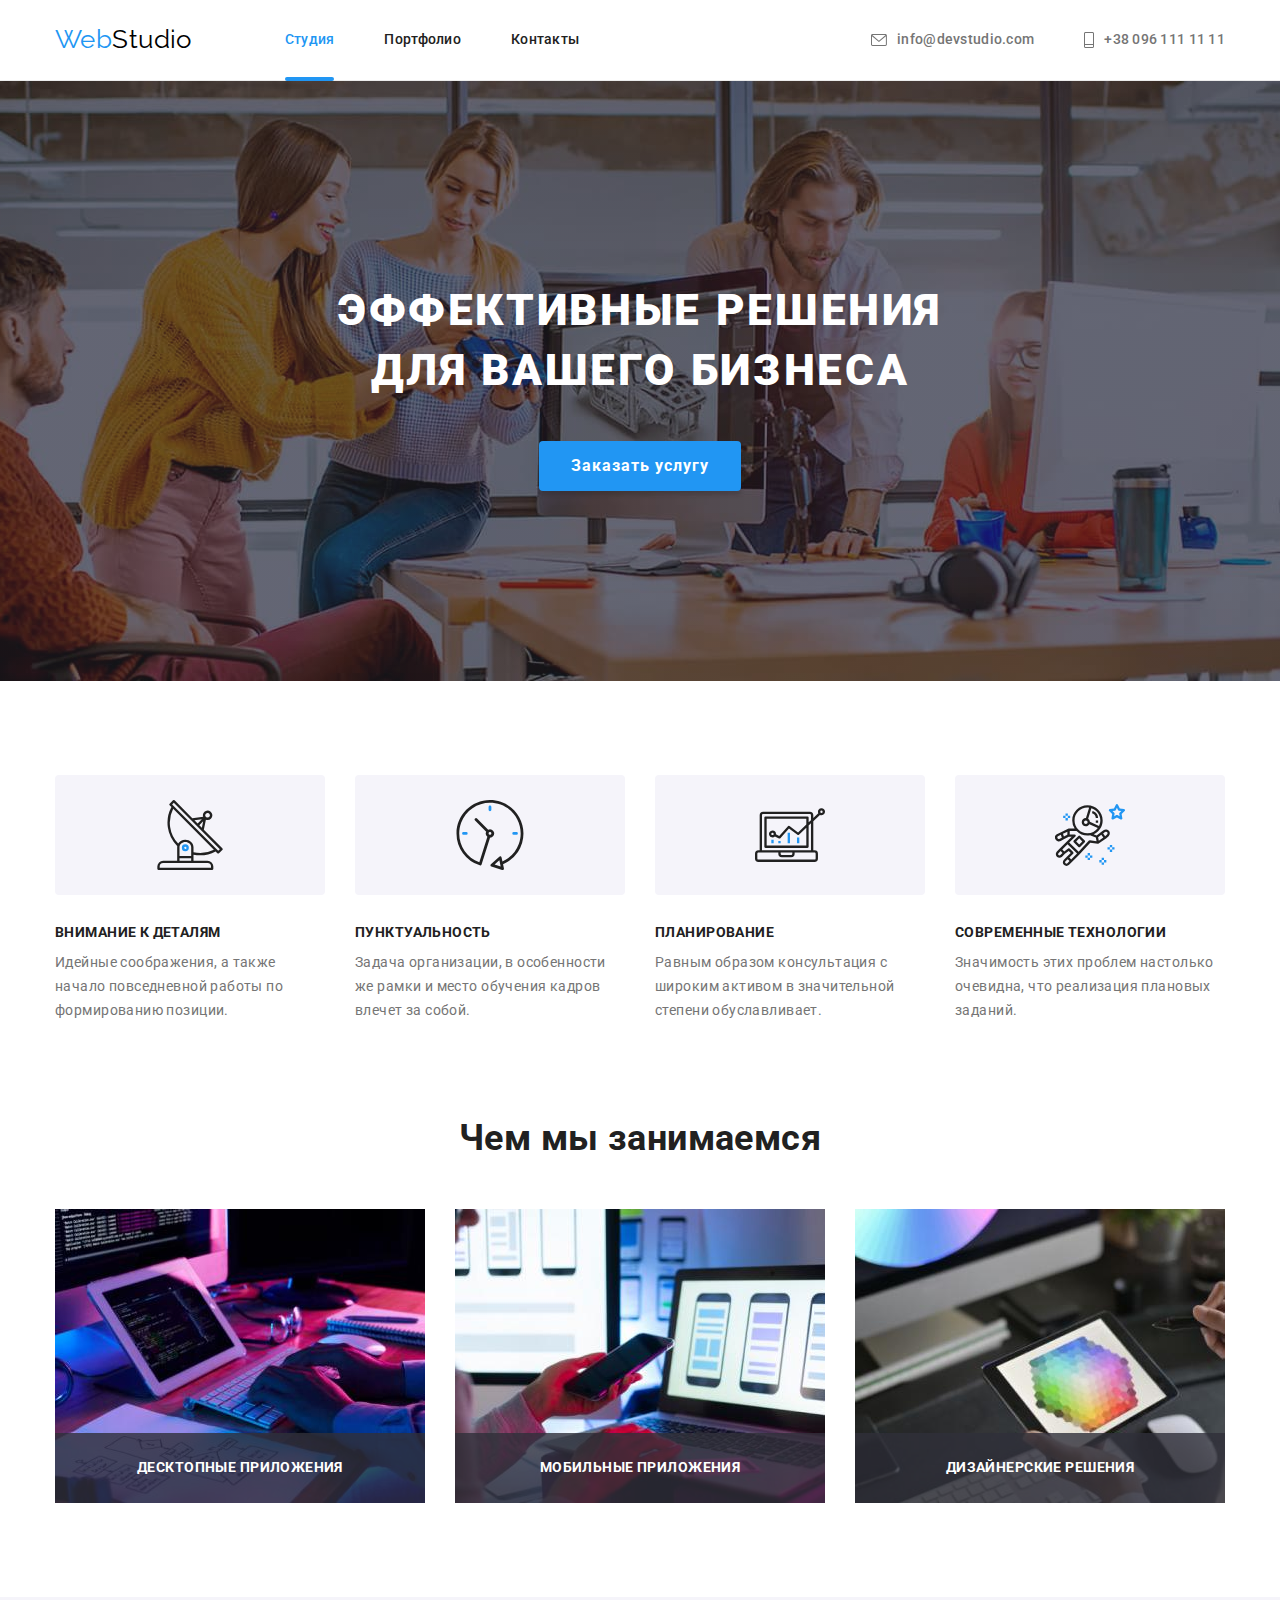
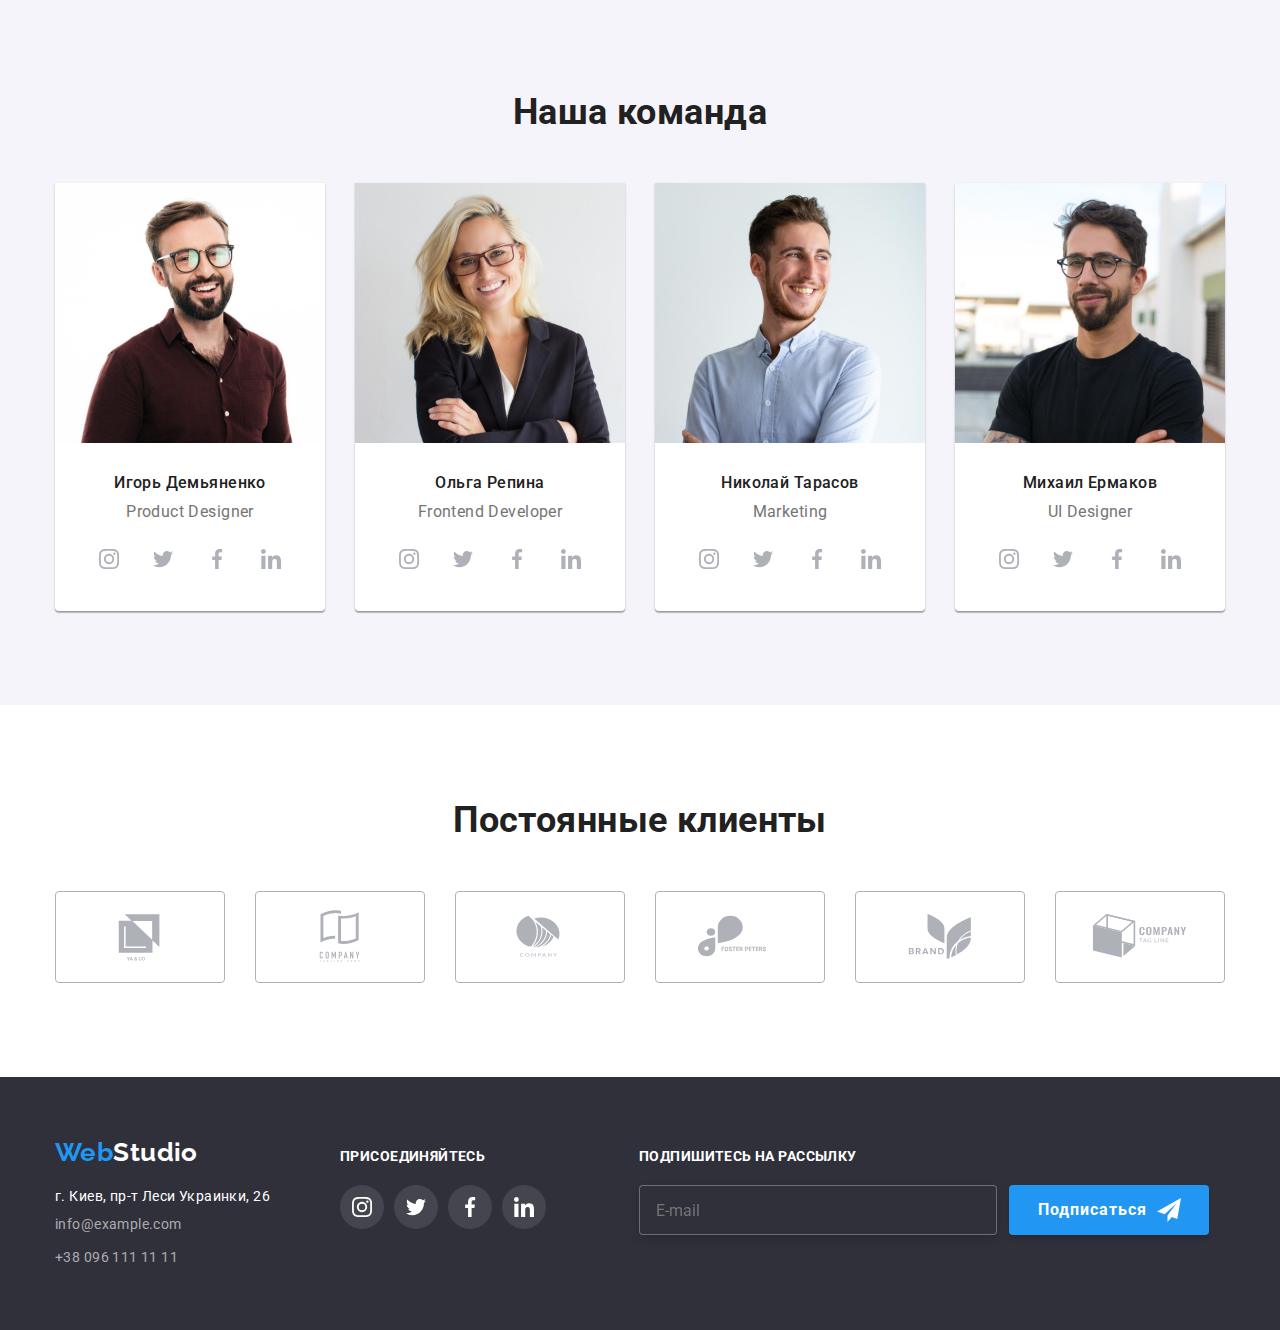
==== index.html @ 6498806d "q" ====
<!DOCTYPE html>
<html lang="ru">
  <head>
    <meta charset="UTF-8" />
    <meta http-equiv="X-UA-Compatible" content="IE=edge" />
    <meta name="viewport" content="width=device-width, initial-scale=1.0" />
    <title>WebStudio</title>
    <link
      href="https://fonts.googleapis.com/css2?family=Raleway:wght@700&family=Roboto:wght@400;500;700;900&display=swap"
      rel="stylesheet"
    />
    <link
      rel="stylesheet"
      href="https://cdnjs.cloudflare.com/ajax/libs/modern-normalize/1.1.0/modern-normalize.min.css"
    />
    <link rel="stylesheet" href="./css/styles.css" />
  </head>

  <body>
    <header class="">
      <div class="container">
        <div class="main-nav">
          <nav class="conteiner-nav">
            <a href="./index.html" class="logo"
              ><span class="logo-text">Web</span>Studio</a
            >
            <ul class="site-nav">
              <li class="item">
                <a href="./index.html" class="link current">Студия</a>
              </li>
              <li class="item">
                <a href="./portfolio.html" class="link">Портфолио</a>
              </li>
              <li class="item"><a href="" class="link">Контакты</a></li>
            </ul>
          </nav>
          <div class="conteiner-contakt">
            <ul class="auth-nav">
              <li class="item">
                <a href="mailto:info@devstudio.com" class="link">
                  <svg class="icon-tell" width="16" height="12">
                    <use href="./images/icons.svg#envelope"></use>
                  </svg>
                  info@devstudio.com
                </a>
              </li>
              <li class="item">
                <a href="tel:+380961111111" class="link">
                  <svg class="icon-tell" width="10" height="16">
                    <use href="./images/icons.svg#telephon"></use>
                  </svg>
                  +38 096 111 11 11</a
                >
              </li>
            </ul>
          </div>
        </div>
      </div>
    </header>

    <main>
      <section class="hero">
        <div class="conteiner-hero">
          <h1 class="hero-title">Эффективные решения для вашего бизнеса</h1>
          <button data-modal-open type="button" class="button">
            Заказать услугу
          </button>
        </div>
      </section>
      <div data-modal class="backdrop is-hidden">
        <div class="modal">
          <div class="close">
            <button data-modal-close class="btn-close">
              <svg width="14" height="14">
                <use href="./images/icons.svg#close"></use>
              </svg>
            </button>
          </div>

          <div class="form-box">
            <form class="form">
              <p class="form-title">Оставьте свои данные, мы вам перезвоним</p>
              <div class="form-field">
                <label for="name">Имя</label>
                <input type="text" name="name" id="name" class="form-input" />
                <div class="form-icons">
                  <svg width="18" height="18">
                    <use href="./images/icons.svg#person-black"></use>
                  </svg>
                </div>
              </div>

              <div class="form-field">
                <label for="tel">Телефон</label>
                <input type="tel" name="tel" id="tel" class="form-input" />
                <div class="form-icons">
                  <svg width="18" height="18">
                    <use href="./images/icons.svg#phone"></use>
                  </svg>
                </div>
              </div>

              <div class="form-field">
                <label for="mail">Почта</label>
                <input type="email" name="mail" id="mail" class="form-input" />
                <div class="form-icons">
                  <svg width="18" height="18">
                    <use href="./images/icons.svg#email-black"></use>
                  </svg>
                </div>
              </div>

              <div class="form-field">
                <label for="comment">Комментарий</label>
                <textarea
                  class="form-input"
                  name="comment"
                  id="comment"
                  placeholder="Введите текст"
                ></textarea>
              </div>

              <div class="form-check">
                <input
                  class="checkbox"
                  type="checkbox"
                  name=""
                  id="check"
                  value="Соглашаюсь с рассылкой и принимаю"
                />
                <div class="check-icon">
                  <svg class="check-black" width="16" height="15">
                    <use href="./images/icons.svg#check-form"></use>
                  </svg>
                  <svg class="check-blue" width="16" height="15">
                    <use href="./images/icons.svg#check"></use>
                  </svg>
                </div>
                <label for="check"
                  >Соглашаюсь с рассылкой и принимаю
                  <a href="">Условия договора</a>
                </label>
              </div>

              <div class="btn-send">
                <button type="submit" class="btn-modal">Отправить</button>
              </div>
            </form>
          </div>
        </div>
      </div>

      <section class="section advantage">
        <div class="container">
          <h2 class="visually-hidden">Наши преимущества</h2>
          <ul class="advantage-block">
            <li class="item antenna">
              <div class="icon">
                <svg width="70" height="70" class="antenna">
                  <use href="./images/icons.svg#antenna"></use>
                </svg>
              </div>
              <h3 class="advantage-title">Внимание к деталям</h3>
              <p class="text">
                Идейные соображения, а также начало повседневной работы по
                формированию позиции.
              </p>
            </li>
            <li class="item clock">
              <div class="icon">
                <svg width="70" height="70" class="clock">
                  <use href="./images/icons.svg#clock"></use>
                </svg>
              </div>
              <h3 class="advantage-title">Пунктуальность</h3>
              <p class="text">
                Задача организации, в особенности же рамки и место обучения
                кадров влечет за собой.
              </p>
            </li>
            <li class="item diagram">
              <div class="icon">
                <svg width="70" height="70" class="diagram">
                  <use
                    href="./images/icons.svg#diagram"
                    width="70px"
                    height="70px"
                  ></use>
                </svg>
              </div>
              <h3 class="advantage-title">Планирование</h3>
              <p class="text">
                Равным образом консультация с широким активом в значительной
                степени обуславливает.
              </p>
            </li>
            <li class="item astronaut">
              <div class="icon">
                <svg width="70" height="70" class="astronaut">
                  <use href="./images/icons.svg#astronaut"></use>
                </svg>
              </div>
              <h3 class="advantage-title">Современные технологии</h3>
              <p class="text">
                Значимость этих проблем настолько очевидна, что реализация
                плановых заданий.
              </p>
            </li>
          </ul>
        </div>
      </section>

      <section class="section engage">
        <div class="container">
          <h2 class="section-title">Чем мы занимаемся</h2>
          <ul class="pictures">
            <li class="item">
              <img
                src="./images/development.jpeg"
                alt="разробокта"
                width="370"
                height="294"
              />
              <p class="block-name">Десктопные приложения</p>
            </li>
            <li class="item">
              <img
                src="./images/design.jpeg"
                alt="дизайн"
                width="370"
                height="294"
              />
              <p class="block-name">Мобильные приложения</p>
            </li>
            <li class="item">
              <img
                src="./images/creative.jpeg"
                alt="кревтив"
                width="370"
                height="294"
              />
              <p class="block-name">Дизайнерские решения</p>
            </li>
          </ul>
        </div>
      </section>

      <section class="section team">
        <div class="container">
          <h2 class="section-title">Наша команда</h2>
          <ul class="team-block">
            <li class="item">
              <img src="./images/ihor.jpeg" alt="proddesigner" width="270" />
              <h3 class="team-title">Игорь Демьяненко</h3>
              <p class="position">Product Designer</p>
              <ul class="social-icon">
                <li class="icons">
                  <a href="" class="link">
                    <svg width="20" height="20" class="icon-soc insta">
                      <use href="./images/icons.svg#instagram"></use>
                    </svg>
                  </a>
                </li>
                <li class="icons">
                  <a href="" class="link">
                    <svg width="20" height="20" class="icon-soc insta">
                      <use href="./images/icons.svg#twitter"></use>
                    </svg>
                  </a>
                </li>
                <li class="icons">
                  <a href="" class="link">
                    <svg class="icon-soc insta" width="20px" height="20px">
                      <use href="./images/icons.svg#facebook"></use>
                    </svg>
                  </a>
                </li>
                <li class="icons">
                  <a href="" class="link">
                    <svg class="icon-soc insta" width="20px" height="20px">
                      <use href="./images/icons.svg#linkedin"></use>
                    </svg>
                  </a>
                </li>
              </ul>
            </li>
            <li class="item">
              <img src="./images/olga.jpeg" alt="frontend" width="270" />
              <h3 class="team-title">Ольга Репина</h3>
              <p class="position">Frontend Developer</p>
              <ul class="social-icon">
                <li class="icons">
                  <a href="" class="link">
                    <svg class="icon-soc insta" width="20px" height="20px">
                      <use href="./images/icons.svg#instagram"></use>
                    </svg>
                  </a>
                </li>
                <li class="icons">
                  <a href="" class="link">
                    <svg class="icon-soc insta" width="20px" height="20px">
                      <use href="./images/icons.svg#twitter"></use>
                    </svg>
                  </a>
                </li>
                <li class="icons">
                  <a href="" class="link">
                    <svg class="icon-soc insta" width="20px" height="20px">
                      <use href="./images/icons.svg#facebook"></use>
                    </svg>
                  </a>
                </li>
                <li class="icons">
                  <a href="" class="link">
                    <svg class="icon-soc insta" width="20px" height="20px">
                      <use href="./images/icons.svg#linkedin"></use>
                    </svg>
                  </a>
                </li>
              </ul>
            </li>

            <li class="item">
              <img src="./images/nikolay.jpeg" alt="marketing" width="270" />
              <h3 class="team-title">Николай Тарасов</h3>
              <p class="position">Marketing</p>
              <ul class="social-icon">
                <li class="icons">
                  <a href="" class="link">
                    <svg class="icon-soc insta" width="20px" height="20px">
                      <use href="./images/icons.svg#instagram"></use>
                    </svg>
                  </a>
                </li>
                <li class="icons">
                  <a href="" class="link">
                    <svg class="icon-soc insta" width="20px" height="20px">
                      <use href="./images/icons.svg#twitter"></use>
                    </svg>
                  </a>
                </li>
                <li class="icons">
                  <a href="" class="link">
                    <svg class="icon-soc insta" width="20px" height="20px">
                      <use href="./images/icons.svg#facebook"></use>
                    </svg>
                  </a>
                </li>
                <li class="icons">
                  <a href="" class="link">
                    <svg class="icon-soc insta" width="20px" height="20px">
                      <use href="./images/icons.svg#linkedin"></use>
                    </svg>
                  </a>
                </li>
              </ul>
            </li>
            <li class="item">
              <img src="./images/michael.jpeg" alt="uidesigner" width="270" />
              <h3 class="team-title">Михаил Ермаков</h3>
              <p class="position">UI Designer</p>
              <ul class="social-icon">
                <li class="icons">
                  <a href="" class="link">
                    <svg class="icon-soc insta" width="20px" height="20px">
                      <use href="./images/icons.svg#instagram"></use>
                    </svg>
                  </a>
                </li>
                <li class="icons">
                  <a href="" class="link">
                    <svg class="icon-soc insta" width="20px" height="20px">
                      <use href="./images/icons.svg#twitter"></use>
                    </svg>
                  </a>
                </li>
                <li class="icons">
                  <a href="" class="link">
                    <svg class="icon-soc insta" width="20px" height="20px">
                      <use href="./images/icons.svg#facebook"></use>
                    </svg>
                  </a>
                </li>
                <li class="icons">
                  <a href="" class="link">
                    <svg class="icon-soc insta" width="20px" height="20px">
                      <use href="./images/icons.svg#linkedin"></use>
                    </svg>
                  </a>
                </li>
              </ul>
            </li>
          </ul>
        </div>
      </section>
      <section class="section company">
        <div class="container">
          <h2 class="section-title">Постоянные клиенты</h2>
          <ul class="company-block">
            <li class="item">
              <a href="" class="link">
                <svg class="icon-company" width="106px" height="60px">
                  <use href="./images/icons.svg#yago"></use>
                </svg>
              </a>
            </li>
            <li class="item">
              <a href="" class="link">
                <svg class="icon-company" width="106" height="60">
                  <use href="./images/icons.svg#tagline"></use>
                </svg>
              </a>
            </li>
            <li class="item">
              <a href="" class="link">
                <svg class="icon-company" width="106" height="60">
                  <use href="./images/icons.svg#company"></use>
                </svg>
              </a>
            </li>
            <li class="item">
              <a href="" class="link">
                <svg class="icon-company" width="106" height="60">
                  <use href="./images/icons.svg#foster"></use>
                </svg>
              </a>
            </li>
            <li class="item">
              <a href="" class="link">
                <svg class="icon-company" width="106" height="60">
                  <use href="./images/icons.svg#brand"></use>
                </svg>
              </a>
            </li>
            <li class="item">
              <a href="" class="link">
                <svg class="icon-company" width="106" height="60">
                  <use href="./images/icons.svg#tag"></use>
                </svg>
              </a>
            </li>
          </ul>
        </div>
      </section>
    </main>

    <footer class="footer">
      <div class="container">
        <div class="addres-thumb">
          <a href="./index.html" class="logo-footer"
            ><span class="logo-text">Web</span>Studio</a
          >
          <address>
            <ul class="footer-nav">
              <li class="item">
                <a
                  href="https://www.google.com/maps/place/%D0%B1%D1%83%D0%BB.+%D0%9B%D0%B5%D1%81%D0%B8+%D0%A3%D0%BA%D1%80%D0%B0%D0%B8%D0%BD%D0%BA%D0%B8,+26,+%D0%9A%D0%B8%D0%B5%D0%B2,+02000/@50.4265841,30.5361971,17z/data=!3m1!4b1!4m5!3m4!1s0x40d4cf0e033ecbe9:0x57a4dffefec77da0!8m2!3d50.4265807!4d30.5383858"
                  target="_blank"
                  rel="noopener noreferrer nofollow"
                  class="link-adress"
                  >г. Киев, пр-т Леси Украинки, 26</a
                >
              </li>

              <li class="item">
                <a href="mailto:info@example.com" class="link"
                  >info@example.com</a
                >
              </li>
              <li class="item">
                <a href="tel:+380961111111" class="link"> +38 096 111 11 11</a>
              </li>
            </ul>
          </address>
        </div>
        <div class="social-link">
          <p class="social-link-title">присоединяйтесь</p>
          <ul class="footer-icon">
            <li class="icons-footer">
              <a href="" class="link">
                <svg class="icon-insta" width="20px" height="20px">
                  <use href="./images/icons.svg#instagram"></use>
                </svg>
              </a>
            </li>
            <li class="icons-footer">
              <a href="" class="link">
                <svg class="icon-insta" width="20px" height="20px">
                  <use href="./images/icons.svg#twitter"></use>
                </svg>
              </a>
            </li>
            <li class="icons-footer">
              <a href="" class="link">
                <svg class="icon-insta" width="20px" height="20px">
                  <use href="./images/icons.svg#facebook"></use>
                </svg>
              </a>
            </li>
            <li class="icons-footer">
              <a href="" class="link">
                <svg class="icon-insta" width="20px" height="20px">
                  <use href="./images/icons.svg#linkedin"></use>
                </svg>
              </a>
            </li>
          </ul>
        </div>
        <div class="footer-email">
          <p class="social-link-title">Подпишитесь на рассылку</p>
          <form class="footer-form">
            <div>
              <label for="email"></label>
              <input
                class="footer-input"
                type="text"
                name="email"
                id="email"
                placeholder="E-mail"
              />
            </div>
            <button type="submit" class="footer-btn">
              Подписаться
              <svg class="icon-send" width="24px" height="24px">
                <use href="./images/icons.svg#send"></use>
              </svg>
            </button>
          </form>
        </div>
      </div>
    </footer>
    <script src="./js/modal.js"></script>
  </body>
</html>
---- css/styles.css ----
:root {
  --primary-text-color: #757575;
  --title-text-color: #212121;
  --primary-color-link: #2196f3;
  --white-color: #ffffff;
  --black-color: #000000;
  --card-set-gap: 30px;
}

body {
  background-color: var(--white-color);
  color: var(--primary-text-color);
  font-family: Roboto, sans-serif;
  letter-spacing: 0.03em;
  font-size: 14px;
}
a {
  text-decoration: none;
}

ul {
  list-style: none;
}

h1,
h2,
h3,
ul,
p,
li {
  padding: 0;
  margin: 0;
}

img {
  display: block;
  max-width: 100%;
}

/* цвет основного текста #757575; */
/* вторичный цвет текста #212121; */
/* белый #FFFFFF */
/* синий #2196F3 */
/* вторичный цвет фона #F5F4FA */
/* черный цвет  #000000 */

/* header */

.container {
  margin-left: auto;
  margin-right: auto;
  padding-left: 15px;
  padding-right: 15px;
  width: 1200px;
}

.section {
  padding-top: 94px;
  padding-bottom: 94px;
}

header {
  background-color: var(--white-color);
  border-bottom: 1px solid #ececec;
}

.conteiner-nav {
  display: flex;
  align-items: center;
}

.main-nav {
  display: flex;
  align-items: center;
}

.logo {
  color: var(--black-color);
  font-family: Raleway, sans-serif;
  font-size: 26px;
  line-height: 1.2;
}

.logo-text {
  color: var(--primary-color-link);
  text-decoration: none;
}

.site-nav {
  margin: 0 0 0 93px;
}

.conteiner-contakt {
  margin-left: auto;
}

.site-nav .link {
  color: var(--title-text-color);
}

.site-nav .link {
  display: block;
  padding-bottom: 32px;
  padding-top: 32px;
}

.site-nav,
.auth-nav {
  display: flex;
  padding-left: 0;
  font-weight: 500;
  line-height: 1.14;
  letter-spacing: 0.02em;
}

.auth-nav .item + .item {
  margin-left: 50px;
}

.site-nav .item:not(:last-child) {
  margin-right: 50px;
}

.site-nav .link:hover,
.site-nav .link:focus {
  color: var(--primary-color-link);
}

.item .link {
  display: inline-flex;
  transition: color 250ms cubic-bezier(0.4, 0, 0.2, 1);
}

.auth-nav .link {
  display: flex;
  align-items: center;
  color: var(--primary-text-color);
}

.auth-nav .link:hover,
.auth-nav .link:focus {
  color: var(--primary-color-link);
}

.link:hover .icon-tell,
.link:focus .icon-tell {
  fill: #2196f3;
}

.icon-tell {
  fill: var(--primary-text-color);
  margin-right: 10px;
  transition: fill 250ms cubic-bezier(0.4, 0, 0.2, 1);
}

.site-nav .current {
  position: relative;
  color: var(--primary-color-link);
}

.current::after {
  content: "";
  position: absolute;
  bottom: -1px;
  width: 100%;
  height: 4px;
  background-color: var(--primary-color-link);
  border-radius: 2px;
}

/* ------------ MAIN---------- */

/* ------HERO------ */

.hero {
  padding: 200px 0;
  max-width: 1600px;
  height: 600px;
  margin-left: auto;
  margin-right: auto;
  background-color: #2f303a;
  background-image: linear-gradient(
      to right,
      rgba(47, 48, 58, 0.4),
      rgba(47, 48, 58, 0.4)
    ),
    url(../images/hero.jpeg);
  background-repeat: no-repeat;
  background-position: center;
  background-size: cover;
  color: var(--white-color);
  text-align: center;
}

.hero-title {
  margin-bottom: 40px;
  margin-left: auto;
  margin-right: auto;
  width: 696px;
  font-weight: 900;
  font-size: 44px;
  line-height: 1.36;
  letter-spacing: 0.06em;
  text-transform: uppercase;
}

.button {
  padding: 10px 32px;
  border: none;
  background-color: var(--primary-color-link);
  color: var(--white-color);
  font-family: inherit;
  font-weight: 700;
  font-size: 16px;
  line-height: 1.87;
  align-items: center;
  text-align: center;
  letter-spacing: 0.06em;
  cursor: pointer;
  box-shadow: 0px 4px 4px rgba(0, 0, 0, 0.15);
  border-radius: 4px;
  transition: background-color 250ms cubic-bezier(0.4, 0, 0.2, 1);
}

.button:hover,
.button:focus {
  background-color: #188ce8;
}

/* ----Modal----- */

.backdrop {
  position: fixed;
  top: 0;
  left: 0;
  width: 100vw;
  height: 100vh;
  background-color: rgba(0, 0, 0, 0.2);
  z-index: 1;
}

.backdrop.is-hidden {
  visibility: hidden;
  opacity: 0;
  pointer-events: none;
}

.modal {
  position: absolute;
  top: 50%;
  left: 50%;
  transform: translate(-50%, -50%);
  transition: transform 250ms cubic-bezier(0.4, 0, 0.2, 1);

  min-width: 528px;
  min-height: 581px;

  background-color: var(--white-color);
  box-shadow: 0px 1px 3px rgba(0, 0, 0, 0.12), 0px 1px 1px rgba(0, 0, 0, 0.14),
    0px 2px 1px rgba(0, 0, 0, 0.2);
  border-radius: 4px;
}

.close {
  display: flex;
  justify-content: flex-end;
  margin-bottom: 2px;
}

.form-title {
  margin-bottom: 12px;
  font-weight: 700;
  font-size: 20px;
  line-height: 1.15;
  text-align: center;
  color: #212121;
}

.backdrop.is-hidden .modal {
  transform: translate(-50%, -50%) scale(0);
}

.backdrop {
  position: fixed;
  top: 0;
  left: 0;
  width: 100%;
  height: 100%;
  background-color: rgba(0, 0, 0, 0.2);
  opacity: 1;
  transition: opacity 250ms cubic-bezier(0.4, 0, 0.2, 1),
    visibility 250ms cubic-bezier(0.4, 0, 0.2, 1);
}

.btn-close {
  display: flex;
  align-items: center;
  justify-content: center;
  margin-top: 8px;
  margin-right: 8px;
  width: 30px;
  height: 30px;
  padding: 0;
  border: 1px solid rgba(0, 0, 0, 0.1);
  border-radius: 50%;
  background-color: var(--white-color);
  cursor: pointer;
  transition: fill 250ms cubic-bezier(0.4, 0, 0.2, 1);
}

.btn-close:hover,
.btn-close:focus {
  fill: #188ce8;
}

.form {
  width: 448px;
  margin-left: auto;
  margin-right: auto;
}

.form-field {
  display: flex;
  flex-direction: column;
  position: relative;
}

.form-field input {
  outline: none;
  height: 40px;
  margin: 0;
  padding-left: 30px;
  margin-bottom: 10px;
  border: 1px solid rgba(33, 33, 33, 0.2);
  border-radius: 4px;
}

.form-input {
  transition: border 250ms cubic-bezier(0.4, 0, 0.2, 1),
    box-shadow 250ms cubic-bezier(0.4, 0, 0.2, 1);
}

.form-field label {
  margin-bottom: 4px;
  font-size: 12px;
  line-height: 1.16;

  letter-spacing: 0.01em;

  color: #757575;
}

.form-input:focus-within {
  border: 1px solid #2196f3;
  box-shadow: 0px 1px 3px rgba(0, 0, 0, 0.12), 0px 1px 1px rgba(0, 0, 0, 0.14),
    0px 2px 1px rgba(0, 0, 0, 0.2);
  border-radius: 4px;
  fill: #188ce8;
}

.form-input:focus + .form-icons {
  fill: #188ce8;
}

.form-input {
  appearance: none;
}

textarea {
  outline: none;
  padding: 12px 16px;
  resize: none;
  border: 1px solid rgba(33, 33, 33, 0.2);
  border-radius: 4px;
  font-size: 12px;
  line-height: 1.16;
  letter-spacing: 0.01em;
  height: 120px;
  color: rgba(117, 117, 117, 0.5);
}

.btn-modal {
  width: 200px;
  height: 50px;
  font-weight: 700;
  font-size: 16px;
  line-height: 1.87;
  text-align: center;
  letter-spacing: 0.06em;

  color: #ffffff;
  background-color: #2196f3;
  box-shadow: 0px 4px 4px rgba(0, 0, 0, 0.15);
  border-radius: 4px;
  padding: 0;
  cursor: pointer;

  transition: background-color 250ms cubic-bezier(0.4, 0, 0.2, 1),
    box-shadow 250ms cubic-bezier(0.4, 0, 0.2, 1);
}

.btn-modal:hover,
.btn-modal:focus {
  background-color: #188ce8;
  box-shadow: 0px 4px 4px rgba(0, 0, 0, 0.15);
}

.btn-send {
  display: flex;
  justify-content: center;
}

.form-icons {
  position: absolute;
  bottom: 11px;
  left: 10px;

  transform: translateY(-50%);
  width: 18px;
  height: 18px;
  transition: fill 250ms cubic-bezier(0.4, 0, 0.2, 1);
}

label a {
  color: #2196f3;
  text-decoration: underline;
}

.checkbox {
  opacity: 0;
}

.checkbox {
  margin-right: 7px;
}

.check-icon {
  position: relative;
  pointer-events: none;
}

.check-icon svg {
  pointer-events: none;
}

.check-blue {
  opacity: 0;
  transition: opacity 250ms cubic-bezier(0.4, 0, 0.2, 1);
}

.check-black {
  transition: opacity 250ms cubic-bezier(0.4, 0, 0.2, 1);
}

.checkbox:checked + .check-icon .check-black {
  opacity: 0;
}

.checkbox:checked + .check-icon .check-blue {
  opacity: 1;
}

.check-black,
.check-blue {
  position: absolute;
  transform: translateX(-135%);
}

.form-check {
  position: relative;
  display: flex;
  justify-content: center;
  margin-top: 20px;
  margin-bottom: 30px;
}

/* ------section------- */

.item .icon {
  display: flex;
  align-items: center;
  justify-content: center;
  width: 270px;
  height: 120px;
  background-color: #f5f4fa;
  border-radius: 4px;
}

.advantage {
  padding-bottom: 0;
}

.visually-hidden {
  position: absolute;
  width: 1px;
  height: 1px;
  margin: -1px;
  border: 0;
  padding: 0;
  white-space: nowrap;
  clip-path: inset(100%);
  clip: rect(0 0 0 0);
  overflow: hidden;
}

.advantage-block {
  display: flex;
}

.advantage-block .item:not(:last-child) {
  margin-right: 30px;
}

.section-title {
  margin-bottom: 50px;
  color: var(--title-text-color);
  font-weight: 700;
  font-size: 36px;
  line-height: 1.17;
  text-align: center;
}

.advantage-title {
  margin-top: 30px;
  margin-bottom: 10px;
  color: var(--title-text-color);
  font-weight: 700;
  font-size: 14px;
  line-height: 1.14;
  text-transform: uppercase;
}

.pictures {
  display: flex;
}

.pictures .item {
  position: relative;
}

.block-name {
  position: absolute;
  width: 100%;
  display: flex;
  align-items: center;
  justify-content: center;
  left: 0;
  bottom: 0;
  height: 70px;
  font-weight: 700;
  font-size: 14px;
  line-height: 1.14;
  text-align: center;
  color: #ffffff;
  background-color: rgba(47, 48, 58, 0.8);
  text-transform: uppercase;
}

.pictures .item:not(:last-child) {
  margin-right: 30px;
}

.team {
  background-color: #f5f4fa;
  padding-top: 94px;
  padding-bottom: 94px;
}

.team-block {
  display: flex;
}

.team-block .item:not(:last-child) {
  margin-right: 30px;
}

.team-block .item {
  background-color: var(--white-color);
  box-shadow: 0px 1px 3px rgba(0, 0, 0, 0.12), 0px 1px 1px rgba(0, 0, 0, 0.14),
    0px 2px 1px rgba(0, 0, 0, 0.2);
  border-radius: 0px 0px 4px 4px;
}

.team-title {
  margin-top: 30px;
  margin-bottom: 10px;

  color: var(--title-text-color);
  font-weight: 500;
  font-size: 16px;
  line-height: 1.19;
  text-align: center;
}

.work-title {
  color: var(--title-text-color);
  font-weight: 700;
  font-size: 18px;
  line-height: 2;
  letter-spacing: 0.06em;
}

.work-name {
  color: var(--primary-text-color);
  font-size: 16px;
  line-height: 1.87;
}

.text {
  line-height: 1.71;
}

.position {
  margin-bottom: 16px;
  font-size: 16px;
  line-height: 1.19;
  text-align: center;
}

.social-icon {
  display: flex;
  justify-content: center;
  margin-bottom: 30px;
}

.social-icon .icons:not(:last-child) {
  margin-right: 10px;
}

.icons .link {
  display: flex;
  align-items: center;
  justify-content: center;
  width: 44px;
  height: 44px;
  border-radius: 50%;
  fill: #afb1b8;
  transition: background-color 250ms cubic-bezier(0.4, 0, 0.2, 1),
    fill 250ms cubic-bezier(0.4, 0, 0.2, 1);
}

.icons .link:hover,
.icons .link:focus {
  fill: #ffffff;
  background-color: #2196f3;
  border-radius: 50%;
}

/* company */

.company-block {
  display: flex;
}

.company-block .item {
  display: flex;
  align-items: center;
  justify-content: center;
}

.company-block .item {
  width: 170px;
  height: 92px;
  cursor: pointer;
  border: 1px solid #afb1b8;
  border-radius: 4px;
  transition: border-color 250ms cubic-bezier(0.4, 0, 0.2, 1);
}

.company-block .link {
  display: flex;
  justify-content: center;
  align-items: center;
  width: 100%;
  height: 100%;
  fill: #afb1b8;
  transition: fill 250ms cubic-bezier(0.4, 0, 0.2, 1);
}
.company-block .link:hover,
.company-block .link:focus {
  fill: #2196f3;
}

.company-block .item:hover,
.company-block .item:focus {
  border-color: #2196f3;
}

.company-block .item:not(:last-child) {
  margin-right: 30px;
}

/* карточка работ */

main {
  background-color: var(--white-color);
}

.card-content {
  padding: 20px 24px;

  background-color: #ffffff;

  border: 1px solid #eeeeee;
  border-top: 0px;
}

.work-name {
  margin-top: 4px;
}

.card-work {
  display: flex;
  flex-wrap: wrap;
  margin-left: calc(-1 * var(--card-set-gap));
  margin-top: calc(-1 * var(--card-set-gap));
}

.card-work > .item {
  flex-basis: calc(100% / 3 - var(--card-set-gap));
  margin-left: var(--card-set-gap);
  margin-top: var(--card-set-gap);
}

.item .card-thumb {
  display: block;
  transition: box-shadow 250ms cubic-bezier(0.4, 0, 0.2, 1);
}

.card-thumb .box {
  position: relative;
  overflow: hidden;
}

.overlay {
  position: absolute;
  top: 0;
  right: 0;
  width: 100%;
  height: 100%;
  padding: 63px 24px;
  background-color: #188ce8;
  transform: translateY(101%);
  transition: transform 250ms cubic-bezier(0.4, 0, 0.2, 1);
}

.overlay > p {
  width: 322px;
  height: 168px;
  font-size: 18px;
  line-height: 1.55;
  color: #ffffff;
}

.card-thumb:hover .overlay {
  transform: translateY(0);
}

.item .card-thumb:hover,
.item .card-thumb:focus {
  box-shadow: 0px 1px 1px rgba(0, 0, 0, 0.12), 0px 4px 4px rgba(0, 0, 0, 0.06),
    1px 4px 6px rgba(0, 0, 0, 0.16);
}

.filter {
  display: flex;
  margin-bottom: 50px;
  justify-content: center;
}

.button-filter {
  padding: 6px 22px;
  border: none;
  background-color: #f5f4fa;
  border-radius: 4px;
  font-weight: 500;
  font-size: 16px;
  line-height: 1.62;
  cursor: pointer;
  transition: background-color 250ms cubic-bezier(0.4, 0, 0.2, 1),
    color 250ms cubic-bezier(0.4, 0, 0.2, 1),
    box-shadow 250ms cubic-bezier(0.4, 0, 0.2, 1);
}

.filter .item:not(:last-child) .button-filter {
  margin-right: 8px;
}

.button-filter:hover,
.button-filter:focus {
  color: var(--white-color);
  background-color: var(--primary-color-link);
  box-shadow: 0px 3px 1px rgba(0, 0, 0, 0.1), 0px 1px 2px rgba(0, 0, 0, 0.08),
    0px 2px 2px rgba(0, 0, 0, 0.12);
}

/* footer */

.logo-footer {
  display: block;
  margin-bottom: 20px;
  color: var(--white-color);
  font-family: Raleway, sans-serif;
  font-weight: 700;
  font-size: 26px;
  line-height: 1.2;
}

footer {
  padding-top: 60px;
  padding-bottom: 60px;
  background-color: #2f303a;
}

.footer-nav .item:not(:last-child) {
  margin-bottom: 9px;
}

.footer-nav .link {
  color: rgba(255, 255, 255, 0.6);
  font-weight: 400;
  font-size: 14px;
  line-height: 1.71;
  font-style: normal;
  transition: color 250ms cubic-bezier(0.4, 0, 0.2, 1);
}

.link-adress {
  color: var(--white-color);
  font-style: normal;
  transition: color 250ms cubic-bezier(0.4, 0, 0.2, 1);
}

.link-adress:hover,
.link-adress:focus {
  color: var(--primary-color-link);
}

.footer-nav .link:hover,
.footer-nav .link:focus {
  color: var(--primary-color-link);
}

/* --footer social link--- */

.social-link {
  margin-left: 70px;
}

.social-link-title {
  font-weight: 700;
  font-size: 14px;
  line-height: 1.14;
  letter-spacing: 0.03em;
  text-transform: uppercase;
  color: #ffffff;
  margin-bottom: 20px;
}

.footer .container {
  display: flex;
  align-items: baseline;
}
.footer-icon {
  display: inline-flex;
}

.footer-icon .icons-footer:not(:last-child) {
  margin-right: 10px;
}
.icons-footer .link {
  display: flex;
  align-items: center;
  justify-content: center;
  width: 44px;
  height: 44px;
  background-color: rgba(255, 255, 255, 0.1);
  border-radius: 50%;
  transition: background-color 250ms cubic-bezier(0.4, 0, 0.2, 1);
}

.icon-insta {
  fill: #ffffff;
}

.icons-footer .link:hover,
.icons-footer .link:focus {
  background-color: #2196f3;
  border-radius: 50%;
}

.footer-email {
  margin-left: 93px;
}

.footer-form {
  display: flex;
}

.footer-input {
  width: 358px;
  height: 50px;
  background-color: #2f303a;
  border: 1px solid rgba(255, 255, 255, 0.3);
  filter: drop-shadow(0px 4px 4px rgba(0, 0, 0, 0.15));
  border-radius: 4px;
  padding-left: 16px;

  font-size: 16px;
  line-height: 1.25;
  color: rgba(255, 255, 255, 0.6);
}

.footer-btn {
  width: 200px;
  height: 50px;
  display: flex;
  align-items: center;
  padding: 10px 28px 10px 29px;
  margin-left: 12px;
  background-color: var(--primary-color-link);
  box-shadow: 0px 4px 4px rgba(0, 0, 0, 0.15);
  border-radius: 4px;
  border: none;
  cursor: pointer;
  font-weight: 700;
  font-size: 16px;
  line-height: 1.87;
  letter-spacing: 0.06em;
  color: #ffffff;
}

.icon-send {
  margin-left: 10px;
}
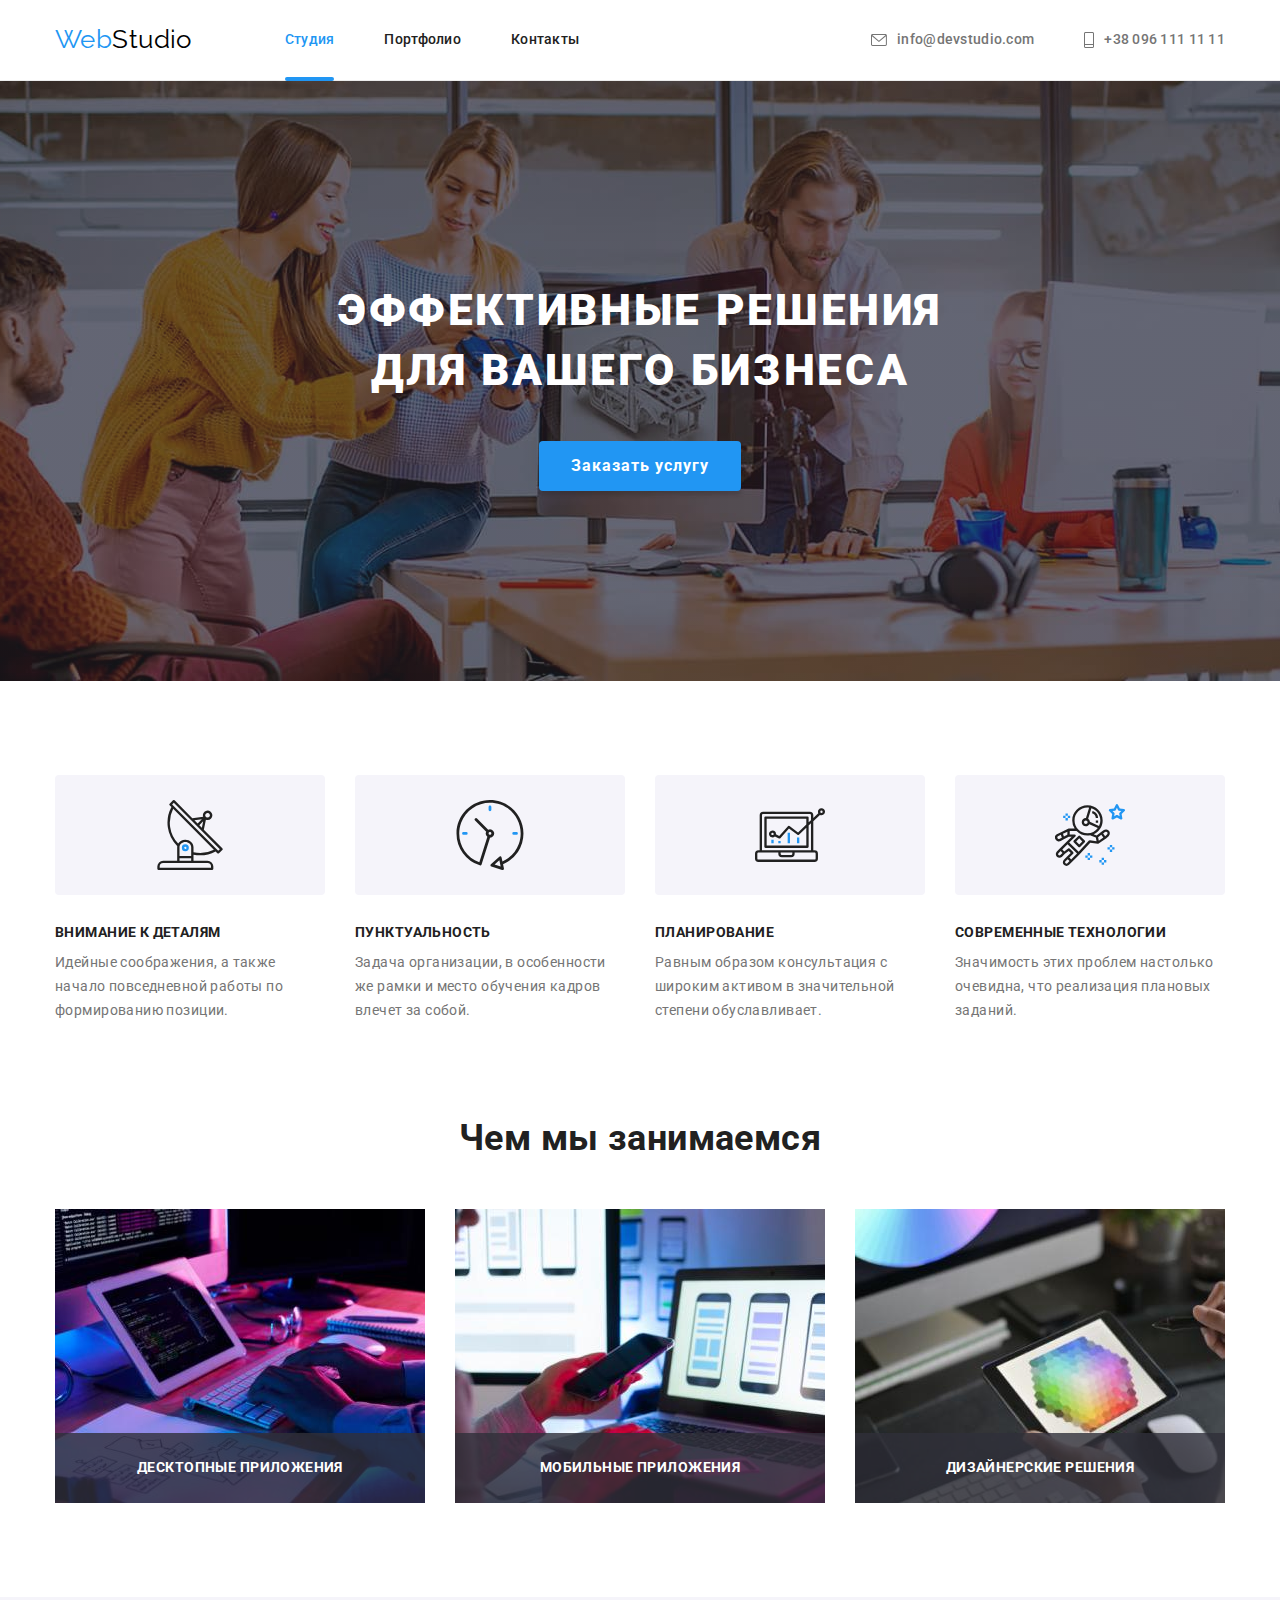
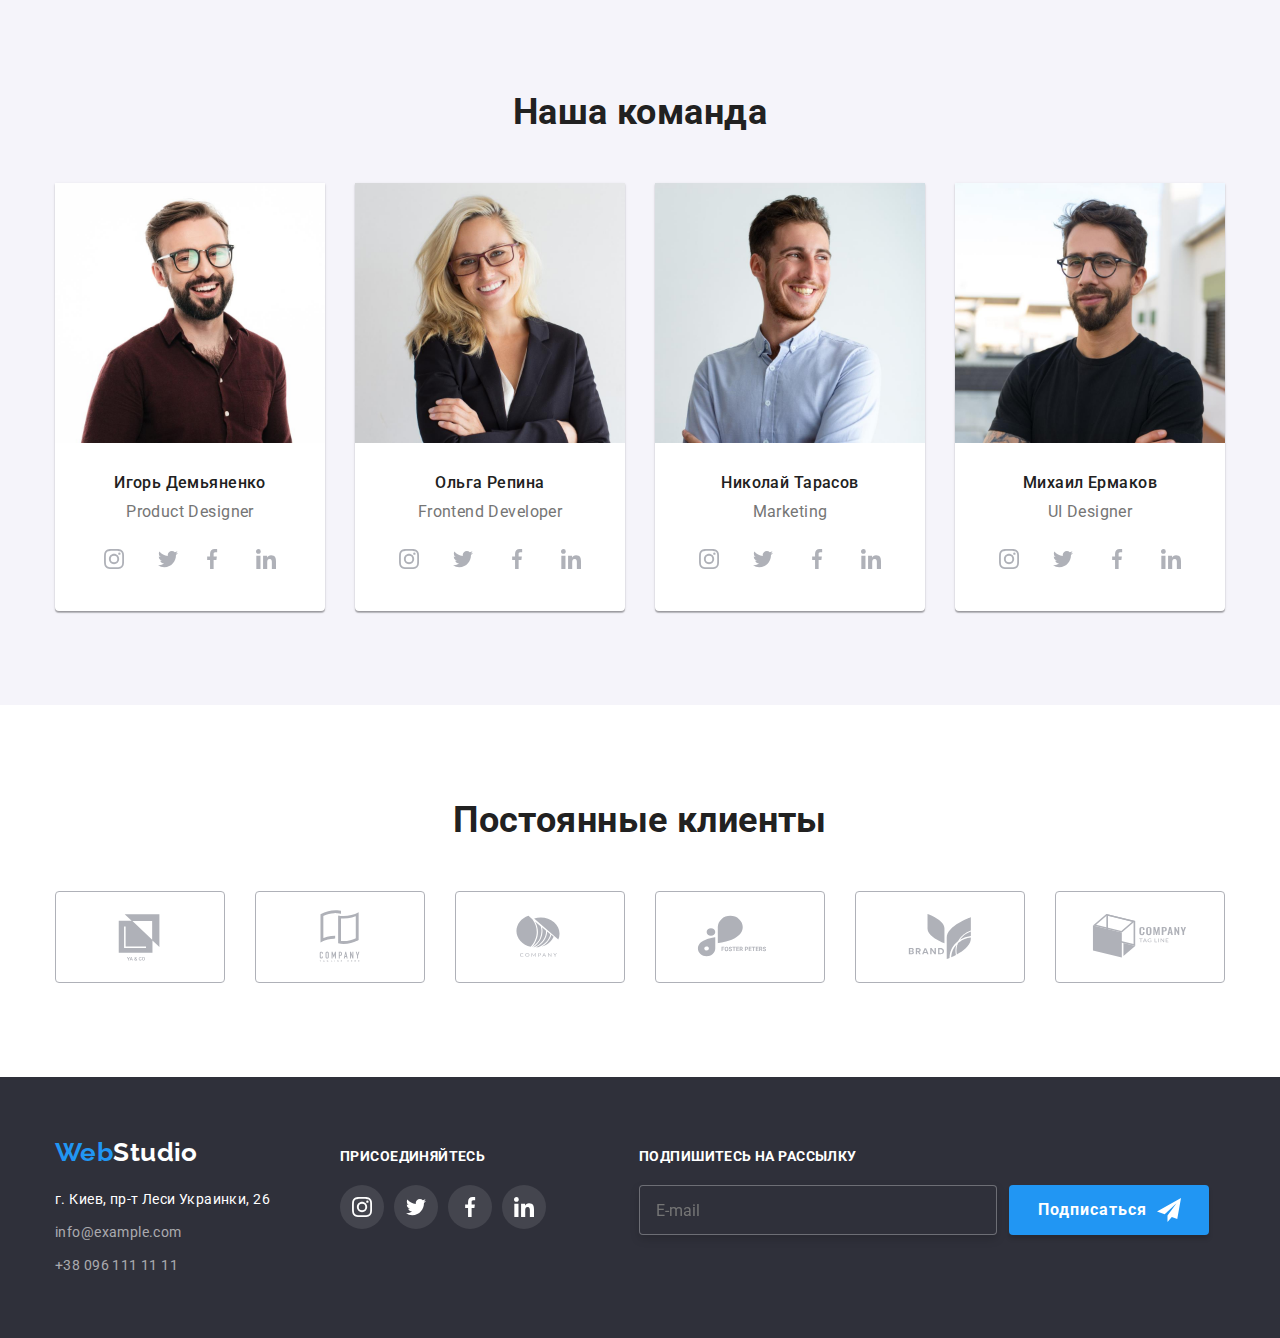
==== commit bf1a9e3f: "1" ====
--- a/index.html
+++ b/index.html
@@ -13,40 +13,46 @@
       rel="stylesheet"
       href="https://cdnjs.cloudflare.com/ajax/libs/modern-normalize/1.1.0/modern-normalize.min.css"
     />
-    <link rel="stylesheet" href="./css/styles.css" />
+    <link rel="stylesheet" href="./css/main.min.css" />
   </head>
 
   <body>
-    <header class="">
+    <header class="page-header">
       <div class="container">
         <div class="main-nav">
-          <nav class="conteiner-nav">
+          <nav class="main-nav__thumb">
             <a href="./index.html" class="logo"
-              ><span class="logo-text">Web</span>Studio</a
+              ><span class="logo__text">Web</span>Studio</a
             >
             <ul class="site-nav">
-              <li class="item">
-                <a href="./index.html" class="link current">Студия</a>
-              </li>
-              <li class="item">
-                <a href="./portfolio.html" class="link">Портфолио</a>
-              </li>
-              <li class="item"><a href="" class="link">Контакты</a></li>
+              <li class="site-nav__item">
+                <a
+                  href="./index.html"
+                  class="site-nav__link site-nav__link--current"
+                  >Студия</a
+                >
+              </li>
+              <li class="site-nav__item">
+                <a href="./portfolio.html" class="site-nav__link">Портфолио</a>
+              </li>
+              <li class="site-nav__item">
+                <a href="" class="site-nav__link">Контакты</a>
+              </li>
             </ul>
           </nav>
-          <div class="conteiner-contakt">
+          <div class="contakt-thumb">
             <ul class="auth-nav">
-              <li class="item">
-                <a href="mailto:info@devstudio.com" class="link">
-                  <svg class="icon-tell" width="16" height="12">
+              <li class="auth-nav__item">
+                <a href="mailto:info@devstudio.com" class="auth-nav__link">
+                  <svg class="auth-nav__icon" width="16" height="12">
                     <use href="./images/icons.svg#envelope"></use>
                   </svg>
                   info@devstudio.com
                 </a>
               </li>
-              <li class="item">
-                <a href="tel:+380961111111" class="link">
-                  <svg class="icon-tell" width="10" height="16">
+              <li class="auth-nav__item">
+                <a href="tel:+380961111111" class="auth-nav__link">
+                  <svg class="auth-nav__icon" width="10" height="16">
                     <use href="./images/icons.svg#telephon"></use>
                   </svg>
                   +38 096 111 11 11</a
@@ -60,17 +66,17 @@
 
     <main>
       <section class="hero">
-        <div class="conteiner-hero">
-          <h1 class="hero-title">Эффективные решения для вашего бизнеса</h1>
-          <button data-modal-open type="button" class="button">
+        <div class="conteiner">
+          <h1 class="hero__title">Эффективные решения для вашего бизнеса</h1>
+          <button data-modal-open type="button" class="hero__btn">
             Заказать услугу
           </button>
         </div>
       </section>
       <div data-modal class="backdrop is-hidden">
         <div class="modal">
-          <div class="close">
-            <button data-modal-close class="btn-close">
+          <div class="modal-close">
+            <button data-modal-close class="modal-close__btn">
               <svg width="14" height="14">
                 <use href="./images/icons.svg#close"></use>
               </svg>
@@ -79,41 +85,41 @@
 
           <div class="form-box">
             <form class="form">
-              <p class="form-title">Оставьте свои данные, мы вам перезвоним</p>
-              <div class="form-field">
-                <label for="name">Имя</label>
-                <input type="text" name="name" id="name" class="form-input" />
-                <div class="form-icons">
+              <p class="form__title">Оставьте свои данные, мы вам перезвоним</p>
+              <div class="form__field">
+                <label for="name" class="form__label">Имя</label>
+                <input type="text" name="name" id="name" class="form__input" />
+                <div class="form__icons">
                   <svg width="18" height="18">
                     <use href="./images/icons.svg#person-black"></use>
                   </svg>
                 </div>
               </div>
 
-              <div class="form-field">
-                <label for="tel">Телефон</label>
-                <input type="tel" name="tel" id="tel" class="form-input" />
-                <div class="form-icons">
+              <div class="form__field">
+                <label for="tel" class="form__label">Телефон</label>
+                <input type="tel" name="tel" id="tel" class="form__input" />
+                <div class="form__icons">
                   <svg width="18" height="18">
                     <use href="./images/icons.svg#phone"></use>
                   </svg>
                 </div>
               </div>
 
-              <div class="form-field">
-                <label for="mail">Почта</label>
-                <input type="email" name="mail" id="mail" class="form-input" />
-                <div class="form-icons">
+              <div class="form__field">
+                <label for="mail" class="form__label">Почта</label>
+                <input type="email" name="mail" id="mail" class="form__input" />
+                <div class="form__icons">
                   <svg width="18" height="18">
                     <use href="./images/icons.svg#email-black"></use>
                   </svg>
                 </div>
               </div>
 
-              <div class="form-field">
-                <label for="comment">Комментарий</label>
+              <div class="form__field">
+                <label for="comment" class="form__label">Комментарий</label>
                 <textarea
-                  class="form-input"
+                  class="form__input form__input--textarea"
                   name="comment"
                   id="comment"
                   placeholder="Введите текст"
@@ -122,28 +128,28 @@
 
               <div class="form-check">
                 <input
-                  class="checkbox"
+                  class="form-check__input"
                   type="checkbox"
                   name=""
                   id="check"
                   value="Соглашаюсь с рассылкой и принимаю"
                 />
                 <div class="check-icon">
-                  <svg class="check-black" width="16" height="15">
+                  <svg class="check-icon__black" width="16" height="15">
                     <use href="./images/icons.svg#check-form"></use>
                   </svg>
-                  <svg class="check-blue" width="16" height="15">
+                  <svg class="check-icon__blue" width="16" height="15">
                     <use href="./images/icons.svg#check"></use>
                   </svg>
                 </div>
                 <label for="check"
                   >Соглашаюсь с рассылкой и принимаю
-                  <a href="">Условия договора</a>
+                  <a href="" class="check-icon__link">Условия договора</a>
                 </label>
               </div>
 
-              <div class="btn-send">
-                <button type="submit" class="btn-modal">Отправить</button>
+              <div class="modal-send">
+                <button type="submit" class="modal-send__btn">Отправить</button>
               </div>
             </form>
           </div>
@@ -154,33 +160,33 @@
         <div class="container">
           <h2 class="visually-hidden">Наши преимущества</h2>
           <ul class="advantage-block">
-            <li class="item antenna">
-              <div class="icon">
-                <svg width="70" height="70" class="antenna">
+            <li class="advantage-block__item">
+              <div class="advantage-block__icon">
+                <svg width="70" height="70">
                   <use href="./images/icons.svg#antenna"></use>
                 </svg>
               </div>
               <h3 class="advantage-title">Внимание к деталям</h3>
-              <p class="text">
+              <p class="advantage-title__text">
                 Идейные соображения, а также начало повседневной работы по
                 формированию позиции.
               </p>
             </li>
-            <li class="item clock">
-              <div class="icon">
-                <svg width="70" height="70" class="clock">
+            <li class="advantage-block__item">
+              <div class="advantage-block__icon">
+                <svg width="70" height="70">
                   <use href="./images/icons.svg#clock"></use>
                 </svg>
               </div>
               <h3 class="advantage-title">Пунктуальность</h3>
-              <p class="text">
+              <p class="advantage-title__text">
                 Задача организации, в особенности же рамки и место обучения
                 кадров влечет за собой.
               </p>
             </li>
-            <li class="item diagram">
-              <div class="icon">
-                <svg width="70" height="70" class="diagram">
+            <li class="advantage-block__item">
+              <div class="advantage-block__icon">
+                <svg width="70" height="70">
                   <use
                     href="./images/icons.svg#diagram"
                     width="70px"
@@ -189,19 +195,19 @@
                 </svg>
               </div>
               <h3 class="advantage-title">Планирование</h3>
-              <p class="text">
+              <p class="advantage-title__text">
                 Равным образом консультация с широким активом в значительной
                 степени обуславливает.
               </p>
             </li>
-            <li class="item astronaut">
-              <div class="icon">
-                <svg width="70" height="70" class="astronaut">
+            <li class="advantage-block__item">
+              <div class="advantage-block__icon">
+                <svg width="70" height="70">
                   <use href="./images/icons.svg#astronaut"></use>
                 </svg>
               </div>
               <h3 class="advantage-title">Современные технологии</h3>
-              <p class="text">
+              <p class="advantage-title__text">
                 Значимость этих проблем настолько очевидна, что реализация
                 плановых заданий.
               </p>
@@ -210,73 +216,73 @@
         </div>
       </section>
 
-      <section class="section engage">
+      <section class="section development">
         <div class="container">
           <h2 class="section-title">Чем мы занимаемся</h2>
-          <ul class="pictures">
-            <li class="item">
+          <ul class="development__pictures">
+            <li class="development__item">
               <img
                 src="./images/development.jpeg"
                 alt="разробокта"
                 width="370"
                 height="294"
               />
-              <p class="block-name">Десктопные приложения</p>
-            </li>
-            <li class="item">
+              <p class="development__name">Десктопные приложения</p>
+            </li>
+            <li class="development__item">
               <img
                 src="./images/design.jpeg"
                 alt="дизайн"
                 width="370"
                 height="294"
               />
-              <p class="block-name">Мобильные приложения</p>
-            </li>
-            <li class="item">
+              <p class="development__name">Мобильные приложения</p>
+            </li>
+            <li class="development__item">
               <img
                 src="./images/creative.jpeg"
                 alt="кревтив"
                 width="370"
                 height="294"
               />
-              <p class="block-name">Дизайнерские решения</p>
+              <p class="development__name">Дизайнерские решения</p>
             </li>
           </ul>
         </div>
       </section>
 
-      <section class="section team">
+      <section class="section team-block">
         <div class="container">
           <h2 class="section-title">Наша команда</h2>
-          <ul class="team-block">
-            <li class="item">
+          <ul class="team">
+            <li class="team__item">
               <img src="./images/ihor.jpeg" alt="proddesigner" width="270" />
-              <h3 class="team-title">Игорь Демьяненко</h3>
-              <p class="position">Product Designer</p>
-              <ul class="social-icon">
-                <li class="icons">
-                  <a href="" class="link">
-                    <svg width="20" height="20" class="icon-soc insta">
+              <h3 class="team__title">Игорь Демьяненко</h3>
+              <p class="team__position">Product Designer</p>
+              <ul class="team-socials">
+                <li class="team-socials__icon">
+                  <a href="" class="team-socials__link">
+                    <svg width="20" height="20">
                       <use href="./images/icons.svg#instagram"></use>
                     </svg>
                   </a>
                 </li>
-                <li class="icons">
-                  <a href="" class="link">
-                    <svg width="20" height="20" class="icon-soc insta">
+                <li class="team-socials__icons">
+                  <a href="" class="team-socials__link">
+                    <svg width="20" height="20">
                       <use href="./images/icons.svg#twitter"></use>
                     </svg>
                   </a>
                 </li>
-                <li class="icons">
-                  <a href="" class="link">
+                <li class="team-socials__icon">
+                  <a href="" class="team-socials__link">
                     <svg class="icon-soc insta" width="20px" height="20px">
                       <use href="./images/icons.svg#facebook"></use>
                     </svg>
                   </a>
                 </li>
-                <li class="icons">
-                  <a href="" class="link">
+                <li class="team-socials__icon">
+                  <a href="" class="team-socials__link">
                     <svg class="icon-soc insta" width="20px" height="20px">
                       <use href="./images/icons.svg#linkedin"></use>
                     </svg>
@@ -284,34 +290,34 @@
                 </li>
               </ul>
             </li>
-            <li class="item">
+            <li class="team__item">
               <img src="./images/olga.jpeg" alt="frontend" width="270" />
-              <h3 class="team-title">Ольга Репина</h3>
-              <p class="position">Frontend Developer</p>
-              <ul class="social-icon">
-                <li class="icons">
-                  <a href="" class="link">
+              <h3 class="team__title">Ольга Репина</h3>
+              <p class="team__position">Frontend Developer</p>
+              <ul class="team-socials">
+                <li class="team-socials__icon">
+                  <a href="" class="team-socials__link">
                     <svg class="icon-soc insta" width="20px" height="20px">
                       <use href="./images/icons.svg#instagram"></use>
                     </svg>
                   </a>
                 </li>
-                <li class="icons">
-                  <a href="" class="link">
+                <li class="team-socials__icon">
+                  <a href="" class="team-socials__link">
                     <svg class="icon-soc insta" width="20px" height="20px">
                       <use href="./images/icons.svg#twitter"></use>
                     </svg>
                   </a>
                 </li>
-                <li class="icons">
-                  <a href="" class="link">
+                <li class="team-socials__icon">
+                  <a href="" class="team-socials__link">
                     <svg class="icon-soc insta" width="20px" height="20px">
                       <use href="./images/icons.svg#facebook"></use>
                     </svg>
                   </a>
                 </li>
-                <li class="icons">
-                  <a href="" class="link">
+                <li class="team-socials__icon">
+                  <a href="" class="team-socials__link">
                     <svg class="icon-soc insta" width="20px" height="20px">
                       <use href="./images/icons.svg#linkedin"></use>
                     </svg>
@@ -320,34 +326,34 @@
               </ul>
             </li>
 
-            <li class="item">
+            <li class="team__item">
               <img src="./images/nikolay.jpeg" alt="marketing" width="270" />
-              <h3 class="team-title">Николай Тарасов</h3>
-              <p class="position">Marketing</p>
-              <ul class="social-icon">
-                <li class="icons">
-                  <a href="" class="link">
+              <h3 class="team__title">Николай Тарасов</h3>
+              <p class="team__position">Marketing</p>
+              <ul class="team-socials">
+                <li class="team-socials__icon">
+                  <a href="" class="team-socials__link">
                     <svg class="icon-soc insta" width="20px" height="20px">
                       <use href="./images/icons.svg#instagram"></use>
                     </svg>
                   </a>
                 </li>
-                <li class="icons">
-                  <a href="" class="link">
+                <li class="team-socials__icon">
+                  <a href="" class="team-socials__link">
                     <svg class="icon-soc insta" width="20px" height="20px">
                       <use href="./images/icons.svg#twitter"></use>
                     </svg>
                   </a>
                 </li>
-                <li class="icons">
-                  <a href="" class="link">
+                <li class="team-socials__icon">
+                  <a href="" class="team-socials__link">
                     <svg class="icon-soc insta" width="20px" height="20px">
                       <use href="./images/icons.svg#facebook"></use>
                     </svg>
                   </a>
                 </li>
-                <li class="icons">
-                  <a href="" class="link">
+                <li class="team-socials__icon">
+                  <a href="" class="team-socials__link">
                     <svg class="icon-soc insta" width="20px" height="20px">
                       <use href="./images/icons.svg#linkedin"></use>
                     </svg>
@@ -355,34 +361,34 @@
                 </li>
               </ul>
             </li>
-            <li class="item">
+            <li class="team__item">
               <img src="./images/michael.jpeg" alt="uidesigner" width="270" />
-              <h3 class="team-title">Михаил Ермаков</h3>
-              <p class="position">UI Designer</p>
-              <ul class="social-icon">
-                <li class="icons">
-                  <a href="" class="link">
+              <h3 class="team__title">Михаил Ермаков</h3>
+              <p class="team__position">UI Designer</p>
+              <ul class="team-socials">
+                <li class="team-socials__icon">
+                  <a href="" class="team-socials__link">
                     <svg class="icon-soc insta" width="20px" height="20px">
                       <use href="./images/icons.svg#instagram"></use>
                     </svg>
                   </a>
                 </li>
-                <li class="icons">
-                  <a href="" class="link">
+                <li class="team-socials__icon">
+                  <a href="" class="team-socials__link">
                     <svg class="icon-soc insta" width="20px" height="20px">
                       <use href="./images/icons.svg#twitter"></use>
                     </svg>
                   </a>
                 </li>
-                <li class="icons">
-                  <a href="" class="link">
+                <li class="team-socials__icon">
+                  <a href="" class="team-socials__link">
                     <svg class="icon-soc insta" width="20px" height="20px">
                       <use href="./images/icons.svg#facebook"></use>
                     </svg>
                   </a>
                 </li>
-                <li class="icons">
-                  <a href="" class="link">
+                <li class="team-socials__icon">
+                  <a href="" class="team-socials__link">
                     <svg class="icon-soc insta" width="20px" height="20px">
                       <use href="./images/icons.svg#linkedin"></use>
                     </svg>
@@ -397,43 +403,43 @@
         <div class="container">
           <h2 class="section-title">Постоянные клиенты</h2>
           <ul class="company-block">
-            <li class="item">
-              <a href="" class="link">
+            <li class="company-block__item">
+              <a href="" class="company-block__link">
                 <svg class="icon-company" width="106px" height="60px">
                   <use href="./images/icons.svg#yago"></use>
                 </svg>
               </a>
             </li>
-            <li class="item">
-              <a href="" class="link">
+            <li class="company-block__item">
+              <a href="" class="company-block__link">
                 <svg class="icon-company" width="106" height="60">
                   <use href="./images/icons.svg#tagline"></use>
                 </svg>
               </a>
             </li>
-            <li class="item">
-              <a href="" class="link">
+            <li class="company-block__item">
+              <a href="" class="company-block__link">
                 <svg class="icon-company" width="106" height="60">
                   <use href="./images/icons.svg#company"></use>
                 </svg>
               </a>
             </li>
-            <li class="item">
-              <a href="" class="link">
+            <li class="company-block__item">
+              <a href="" class="company-block__link">
                 <svg class="icon-company" width="106" height="60">
                   <use href="./images/icons.svg#foster"></use>
                 </svg>
               </a>
             </li>
-            <li class="item">
-              <a href="" class="link">
+            <li class="company-block__item">
+              <a href="" class="company-block__link">
                 <svg class="icon-company" width="106" height="60">
                   <use href="./images/icons.svg#brand"></use>
                 </svg>
               </a>
             </li>
-            <li class="item">
-              <a href="" class="link">
+            <li class="company-block__item">
+              <a href="" class="company-block__link">
                 <svg class="icon-company" width="106" height="60">
                   <use href="./images/icons.svg#tag"></use>
                 </svg>
@@ -444,84 +450,86 @@
       </section>
     </main>
 
-    <footer class="footer">
-      <div class="container">
+    <footer class="page-footer">
+      <div class="page-footer__container">
         <div class="addres-thumb">
-          <a href="./index.html" class="logo-footer"
-            ><span class="logo-text">Web</span>Studio</a
+          <a href="./index.html" class="logo logo--inverse"
+            ><span class="logo__text">Web</span>Studio</a
           >
           <address>
             <ul class="footer-nav">
-              <li class="item">
+              <li class="footer-nav__item">
                 <a
                   href="https://www.google.com/maps/place/%D0%B1%D1%83%D0%BB.+%D0%9B%D0%B5%D1%81%D0%B8+%D0%A3%D0%BA%D1%80%D0%B0%D0%B8%D0%BD%D0%BA%D0%B8,+26,+%D0%9A%D0%B8%D0%B5%D0%B2,+02000/@50.4265841,30.5361971,17z/data=!3m1!4b1!4m5!3m4!1s0x40d4cf0e033ecbe9:0x57a4dffefec77da0!8m2!3d50.4265807!4d30.5383858"
                   target="_blank"
                   rel="noopener noreferrer nofollow"
-                  class="link-adress"
+                  class="footer-nav__link footer-nav__link--adress"
                   >г. Киев, пр-т Леси Украинки, 26</a
                 >
               </li>
 
-              <li class="item">
-                <a href="mailto:info@example.com" class="link"
+              <li class="footer-nav__item">
+                <a href="mailto:info@example.com" class="footer-nav__link"
                   >info@example.com</a
                 >
               </li>
-              <li class="item">
-                <a href="tel:+380961111111" class="link"> +38 096 111 11 11</a>
+              <li class="footer-nav__item">
+                <a href="tel:+380961111111" class="footer-nav__link">
+                  +38 096 111 11 11</a
+                >
               </li>
             </ul>
           </address>
         </div>
-        <div class="social-link">
-          <p class="social-link-title">присоединяйтесь</p>
-          <ul class="footer-icon">
-            <li class="icons-footer">
-              <a href="" class="link">
-                <svg class="icon-insta" width="20px" height="20px">
+        <div class="socials-nets">
+          <p class="socials-nets__title">присоединяйтесь</p>
+          <ul class="footer-socials">
+            <li class="footer-socials__item">
+              <a href="" class="footer-socials__link">
+                <svg class="footer-socials__icon" width="20px" height="20px">
                   <use href="./images/icons.svg#instagram"></use>
                 </svg>
               </a>
             </li>
-            <li class="icons-footer">
-              <a href="" class="link">
-                <svg class="icon-insta" width="20px" height="20px">
+            <li class="footer-socials__item">
+              <a href="" class="footer-socials__link">
+                <svg class="footer-socials__icon" width="20px" height="20px">
                   <use href="./images/icons.svg#twitter"></use>
                 </svg>
               </a>
             </li>
-            <li class="icons-footer">
-              <a href="" class="link">
-                <svg class="icon-insta" width="20px" height="20px">
+            <li class="footer-socials__item">
+              <a href="" class="footer-socials__link">
+                <svg class="footer-socials__icon" width="20px" height="20px">
                   <use href="./images/icons.svg#facebook"></use>
                 </svg>
               </a>
             </li>
-            <li class="icons-footer">
-              <a href="" class="link">
-                <svg class="icon-insta" width="20px" height="20px">
+            <li class="footer-socials__item">
+              <a href="" class="footer-socials__link">
+                <svg class="footer-socials__icon" width="20px" height="20px">
                   <use href="./images/icons.svg#linkedin"></use>
                 </svg>
               </a>
             </li>
           </ul>
         </div>
-        <div class="footer-email">
-          <p class="social-link-title">Подпишитесь на рассылку</p>
+        <div class="footer-subscription">
+          <p class="footer-subscription__title">Подпишитесь на рассылку</p>
           <form class="footer-form">
             <div>
-              <label for="email"></label>
+              <label for="footer-form__label"></label>
               <input
-                class="footer-input"
+                class="footer-form__input"
                 type="text"
                 name="email"
                 id="email"
                 placeholder="E-mail"
               />
             </div>
-            <button type="submit" class="footer-btn">
+            <button type="submit" class="footer-form__btn">
               Подписаться
-              <svg class="icon-send" width="24px" height="24px">
+              <svg class="footer-form__icon" width="24px" height="24px">
                 <use href="./images/icons.svg#send"></use>
               </svg>
             </button>
--- a/css/main.min.css
+++ b/css/main.min.css
@@ -0,0 +1 @@
+body{background-color:#fff;color:#757575;font-family:Roboto,sans-serif;letter-spacing:.03em;font-size:14px}a{text-decoration:none}ul{list-style:none}h1,h2,h3,ul,p,li{padding:0;margin:0}img{display:block;max-width:100%}.container{margin-left:auto;margin-right:auto;padding-left:15px;padding-right:15px;width:1200px}main{background-color:#fff}.section{padding-top:94px;padding-bottom:94px}.section-title{margin-bottom:50px;color:#212121;font-weight:700;font-size:36px;line-height:1.17;text-align:center}.visually-hidden{position:absolute;width:1px;height:1px;margin:-1px;border:0;padding:0;white-space:nowrap;clip-path:inset(100%);clip:rect(0 0 0 0);overflow:hidden}.page-header{background-color:#fff;border-bottom:1px solid #ececec}.main-nav{display:flex;align-items:center;justify-content:center}.main-nav__thumb{display:flex;align-items:center;justify-content:center}.logo{color:#000;font-family:Raleway,sans-serif;font-size:26px;line-height:1.2}.logo__text{color:#2196f3;text-decoration:none}.logo--inverse{display:block;margin-bottom:20px;color:#fff;font-family:Raleway,sans-serif;font-weight:700;font-size:26px;line-height:1.2}.site-nav{margin:0 0 0 93px}.contakt-thumb{margin-left:auto}.site-nav__link{display:block;padding-bottom:32px;padding-top:32px;display:inline-flex;color:#212121;transition:color 250ms cubic-bezier(0.4, 0, 0.2, 1)}.site-nav__link:hover,.site-nav__link:focus{color:#2196f3}.site-nav,.auth-nav{display:flex;padding-left:0;font-weight:500;line-height:1.14;letter-spacing:.02em}.site-nav__item:not(:last-child),.auth-nav__item:not(:last-child){margin-right:50px}.auth-nav__link{display:flex;align-items:center;color:#757575}.auth-nav__link:hover,.auth-nav__link:focus{color:#2196f3}.auth-nav__link:hover .auth-nav__icon,.auth-nav__link:focus .auth-nav__icon{fill:#2196f3}.auth-nav__icon{fill:#757575;margin-right:10px;transition:fill 250ms cubic-bezier(0.4, 0, 0.2, 1)}.site-nav__link--current{position:relative;color:#2196f3}.site-nav__link--current:after{content:"";position:absolute;bottom:-1px;width:100%;height:4px;background-color:#2196f3;border-radius:2px}.hero{padding:200px 0;max-width:1600px;height:600px;margin-left:auto;margin-right:auto;background-color:#2f303a;background-image:linear-gradient(to right, rgba(47, 48, 58, 0.4), rgba(47, 48, 58, 0.4)),url(../images/hero.jpeg);background-repeat:no-repeat;background-position:center;background-size:cover;color:#fff;text-align:center}.hero__title{margin-bottom:40px;margin-left:auto;margin-right:auto;width:696px;font-weight:900;font-size:44px;line-height:1.36;letter-spacing:.06em;text-transform:uppercase}.hero__btn{padding:10px 32px;border:none;background-color:#2196f3;color:#fff;font-family:inherit;font-weight:700;font-size:16px;line-height:1.87;align-items:center;text-align:center;letter-spacing:.06em;cursor:pointer;box-shadow:0px 4px 4px rgba(0,0,0,.15);border-radius:4px;transition:background-color 250ms cubic-bezier(0.4, 0, 0.2, 1)}.hero__btn:hover,.hero__btn:focus{background-color:#188ce8}.backdrop{position:fixed;top:0;left:0;width:100vw;height:100vh;background-color:rgba(0,0,0,.2);z-index:1;opacity:1;transition:opacity 250ms cubic-bezier(0.4, 0, 0.2, 1),visibility 250ms cubic-bezier(0.4, 0, 0.2, 1)}.backdrop.is-hidden{visibility:hidden;opacity:0;pointer-events:none}.backdrop.is-hidden .modal{transform:translate(-50%, -50%) scale(0)}.modal{position:absolute;top:50%;left:50%;transform:translate(-50%, -50%);transition:transform 250ms cubic-bezier(0.4, 0, 0.2, 1);min-width:528px;min-height:581px;background-color:#fff;box-shadow:0px 1px 3px rgba(0,0,0,.12),0px 1px 1px rgba(0,0,0,.14),0px 2px 1px rgba(0,0,0,.2);border-radius:4px}.modal-close{display:flex;justify-content:flex-end;margin-bottom:2px}.modal-close__btn{display:flex;align-items:center;justify-content:center;margin-top:8px;margin-right:8px;width:30px;height:30px;padding:0;border:1px solid rgba(0,0,0,.1);border-radius:50%;background-color:#fff;cursor:pointer;transition:fill 250ms cubic-bezier(0.4, 0, 0.2, 1)}.modal-close__btn:hover,.modal-close__btn:focus{fill:#188ce8}.form{width:448px;margin-left:auto;margin-right:auto}.form__title{margin-bottom:12px;font-weight:700;font-size:20px;line-height:1.15;text-align:center;color:#212121}.form__field{display:flex;flex-direction:column;position:relative}.form__input{outline:none;height:40px;margin:0;padding-left:30px;margin-bottom:10px;appearance:none;border:1px solid rgba(33,33,33,.2);border-radius:4px;transition:border 250ms cubic-bezier(0.4, 0, 0.2, 1),box-shadow 250ms cubic-bezier(0.4, 0, 0.2, 1)}.form__input:focus-within{border:1px solid #2196f3;box-shadow:0px 1px 3px rgba(0,0,0,.12),0px 1px 1px rgba(0,0,0,.14),0px 2px 1px rgba(0,0,0,.2);border-radius:4px;fill:#188ce8}.form__input:focus+.form__icons{fill:#188ce8}.form__label{margin-bottom:4px;font-size:12px;line-height:1.16;letter-spacing:.01em;color:#757575}.form__icons{position:absolute;bottom:11px;left:10px;transform:translateY(-50%);width:18px;height:18px;transition:fill 250ms cubic-bezier(0.4, 0, 0.2, 1)}.form-check{position:relative;display:flex;justify-content:center;margin-top:20px;margin-bottom:30px}.form__input--textarea{outline:none;padding:12px 16px;resize:none;border:1px solid rgba(33,33,33,.2);border-radius:4px;font-size:12px;line-height:1.16;letter-spacing:.01em;height:120px;color:rgba(117,117,117,.5)}.check-icon__link{color:#2196f3;text-decoration:underline}.form-check__input{opacity:0;margin-right:7px}.form-check__input:checked+.check-icon .check-icon__black{opacity:0}.form-check__input:checked+.check-icon .check-icon__blue{opacity:1}.check-icon{position:relative;pointer-events:none}.check-icon__blue{opacity:0;transition:opacity 250ms cubic-bezier(0.4, 0, 0.2, 1)}.check-icon__black{transition:opacity 250ms cubic-bezier(0.4, 0, 0.2, 1)}.check-icon__black,.check-icon__blue{position:absolute;transform:translateX(-135%)}.modal-send__btn{width:200px;height:50px;font-weight:700;font-size:16px;line-height:1.87;text-align:center;letter-spacing:.06em;color:#fff;background-color:#2196f3;box-shadow:0px 4px 4px rgba(0,0,0,.15);border-radius:4px;padding:0;cursor:pointer;transition:background-color 250ms cubic-bezier(0.4, 0, 0.2, 1),box-shadow 250ms cubic-bezier(0.4, 0, 0.2, 1)}.modal-send__btn:hover,.modal-send__btn:focus{background-color:#188ce8;box-shadow:0px 4px 4px rgba(0,0,0,.15)}.modal-send{display:flex;align-items:center;justify-content:center}.advantage-block__icon{display:flex;align-items:center;justify-content:center;width:270px;height:120px;background-color:#f5f4fa;border-radius:4px}.advantage{padding-bottom:0}.advantage-block{display:flex}.advantage-block__item:not(:last-child){margin-right:30px}.advantage-title{margin-top:30px;margin-bottom:10px;color:#212121;font-weight:700;font-size:14px;line-height:1.14;text-transform:uppercase}.advantage-title__text{line-height:1.71}.development__pictures{display:flex}.development__item{position:relative}.development__item:not(:last-child){margin-right:30px}.development__name{position:absolute;width:100%;display:flex;align-items:center;justify-content:center;left:0;bottom:0;height:70px;font-weight:700;font-size:14px;line-height:1.14;text-align:center;color:#fff;background-color:rgba(47,48,58,.8);text-transform:uppercase}.team-block{background-color:#f5f4fa;padding-top:94px;padding-bottom:94px}.team{display:flex}.team__item{background-color:#fff;box-shadow:0px 1px 3px rgba(0,0,0,.12),0px 1px 1px rgba(0,0,0,.14),0px 2px 1px rgba(0,0,0,.2);border-radius:0px 0px 4px 4px}.team__item:not(:last-child){margin-right:30px}.team__title{margin-top:30px;margin-bottom:10px;color:#212121;font-weight:500;font-size:16px;line-height:1.19;text-align:center}.team__position{margin-bottom:16px;font-size:16px;line-height:1.19;text-align:center}.team-socials{display:flex;align-items:center;justify-content:center;margin-bottom:30px}.team-socials__icon:not(:last-child){margin-right:10px}.team-socials__link{display:flex;align-items:center;justify-content:center;width:44px;height:44px;border-radius:50%;fill:#afb1b8;transition:background-color 250ms cubic-bezier(0.4, 0, 0.2, 1),fill 250ms cubic-bezier(0.4, 0, 0.2, 1)}.team-socials__link:hover,.team-socials__link:focus{fill:#fff;background-color:#2196f3;border-radius:50%}.company-block{display:flex}.company-block__item{display:flex;align-items:center;justify-content:center;width:170px;height:92px;cursor:pointer;border:1px solid #afb1b8;border-radius:4px;transition:border-color 250ms cubic-bezier(0.4, 0, 0.2, 1)}.company-block__item:hover,.company-block__item:focus{border-color:#2196f3}.company-block__item:not(:last-child){margin-right:30px}.company-block__link{display:flex;justify-content:center;align-items:center;width:100%;height:100%;fill:#afb1b8;transition:fill 250ms cubic-bezier(0.4, 0, 0.2, 1)}.company-block__link:hover,.company-block__link:focus{fill:#2196f3}.filter{display:flex;align-items:center;justify-content:center;margin-bottom:50px}.filter__btn{padding:6px 22px;border:none;background-color:#f5f4fa;border-radius:4px;font-weight:500;font-size:16px;line-height:1.62;cursor:pointer;transition:background-color 250ms cubic-bezier(0.4, 0, 0.2, 1),color 250ms cubic-bezier(0.4, 0, 0.2, 1),box-shadow 250ms cubic-bezier(0.4, 0, 0.2, 1)}.filter__btn:hover,.filter__btn:focus{color:#fff;background-color:#2196f3;box-shadow:0px 3px 1px rgba(0,0,0,.1),0px 1px 2px rgba(0,0,0,.08),0px 2px 2px rgba(0,0,0,.12)}.filter__item:not(:last-child){margin-right:8px}.card-content{padding:20px 24px;background-color:#fff;border:1px solid #eee;border-top:0px}.card-content__title{color:#212121;font-weight:700;font-size:18px;line-height:2;letter-spacing:.06em}.card-content__name{color:#757575;font-size:16px;line-height:1.87;margin-top:4px}.card-work{display:flex;flex-wrap:wrap;margin-left:-30px;margin-top:-30px}.card-work__item{flex-basis:calc(33.3333333333% - 30px);margin-left:30px;margin-top:30px}.card-work__link{display:block;transition:box-shadow 250ms cubic-bezier(0.4, 0, 0.2, 1)}.card-work__link:hover,.card-work__link:focus{box-shadow:0px 1px 1px rgba(0,0,0,.12),0px 4px 4px rgba(0,0,0,.06),1px 4px 6px rgba(0,0,0,.16)}.card-work__img{position:relative;overflow:hidden}.overlay{position:absolute;top:0;right:0;width:100%;height:100%;padding:63px 24px;background-color:#188ce8;transform:translateY(101%);transition:transform 250ms cubic-bezier(0.4, 0, 0.2, 1)}.overlay p{width:322px;height:168px;font-size:18px;line-height:1.55;color:#fff}.card-work__link:hover .overlay{transform:translateY(0)}.item .card-thumb:hover,.item .card-thumb:focus{box-shadow:0px 1px 1px rgba(0,0,0,.12),0px 4px 4px rgba(0,0,0,.06),1px 4px 6px rgba(0,0,0,.16)}.page-footer{padding-top:60px;padding-bottom:60px;background-color:#2f303a}.page-footer .page-footer__container{display:flex;align-items:baseline;margin-left:auto;margin-right:auto;padding-left:15px;padding-right:15px;width:1200px}.footer-nav__item:not(:last-child){margin-bottom:9px}.footer-nav__link{color:rgba(255,255,255,.6);font-weight:400;font-size:14px;line-height:1.71;font-style:normal;transition:color 250ms cubic-bezier(0.4, 0, 0.2, 1)}.footer-nav__link:hover,.footer-nav__link:focus{color:#2196f3}.footer-nav__link--adress{color:#fff}.socials-nets{margin-left:70px}.socials-nets .socials-nets__title{font-weight:700;font-size:14px;line-height:1.14;letter-spacing:.03em;text-transform:uppercase;color:#fff;margin-bottom:20px}.footer-socials{display:inline-flex}.footer-socials__item:not(:last-child){margin-right:10px}.footer-socials__link{display:flex;align-items:center;justify-content:center;width:44px;height:44px;background-color:rgba(255,255,255,.1);border-radius:50%;transition:background-color 250ms cubic-bezier(0.4, 0, 0.2, 1)}.footer-socials__link:hover,.footer-socials__link:focus{background-color:#2196f3}.footer-socials__link .footer-socials__icon{fill:#fff}.footer-subscription{margin-left:93px}.footer-subscription .footer-subscription__title{font-weight:700;font-size:14px;line-height:1.14;letter-spacing:.03em;text-transform:uppercase;color:#fff;margin-bottom:20px}.footer-subscription .footer-form{display:flex}.footer-form__input{width:358px;height:50px;background-color:#2f303a;border:1px solid rgba(255,255,255,.3);filter:drop-shadow(0px 4px 4px rgba(0, 0, 0, 0.15));border-radius:4px;padding-left:16px;outline:none;font-size:16px;line-height:1.25;color:rgba(255,255,255,.6)}.footer-form__btn{width:200px;height:50px;display:flex;align-items:center;justify-content:center;padding:10px 28px 10px 29px;margin-left:12px;background-color:#2196f3;box-shadow:0px 4px 4px rgba(0,0,0,.15);border-radius:4px;border:none;cursor:pointer;font-weight:700;font-size:16px;line-height:1.87;letter-spacing:.06em;color:#fff}.footer-form__btn .footer-form__icon{margin-left:10px}/*# sourceMappingURL=main.min.css.map */